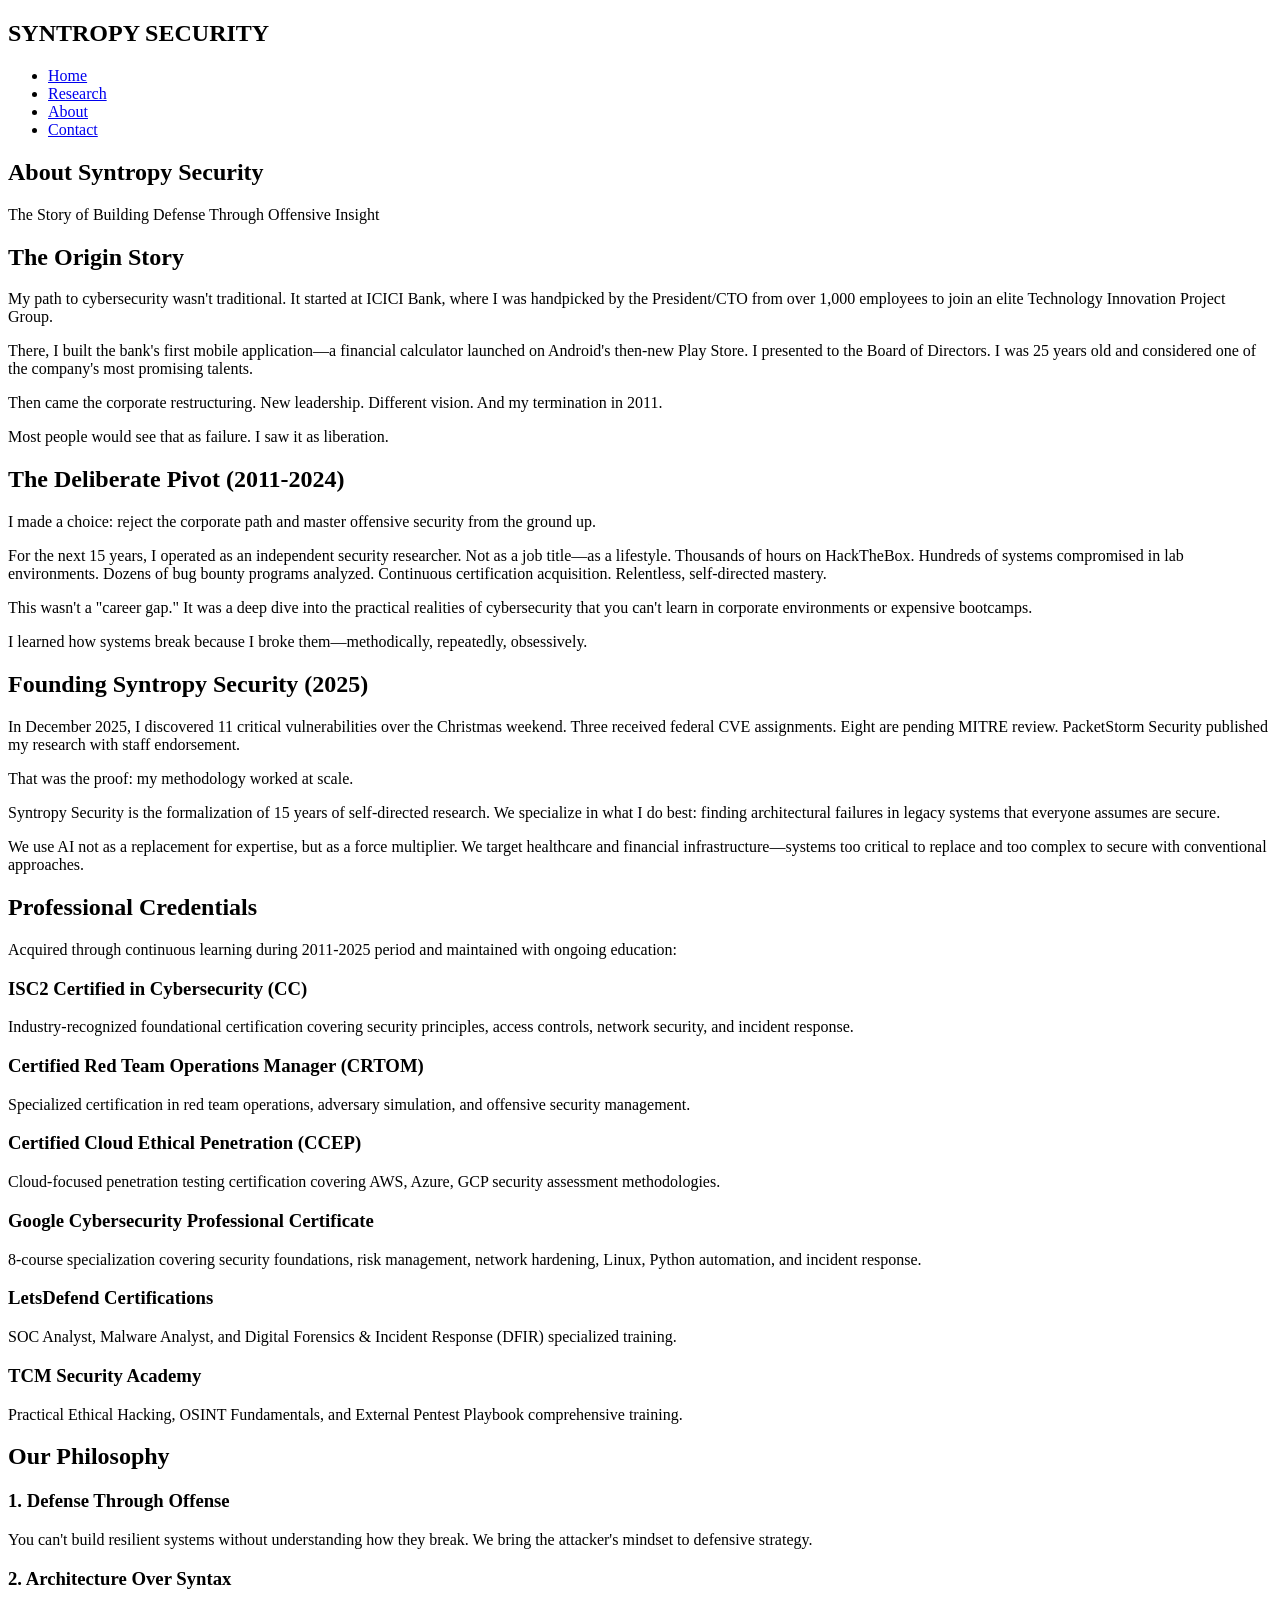
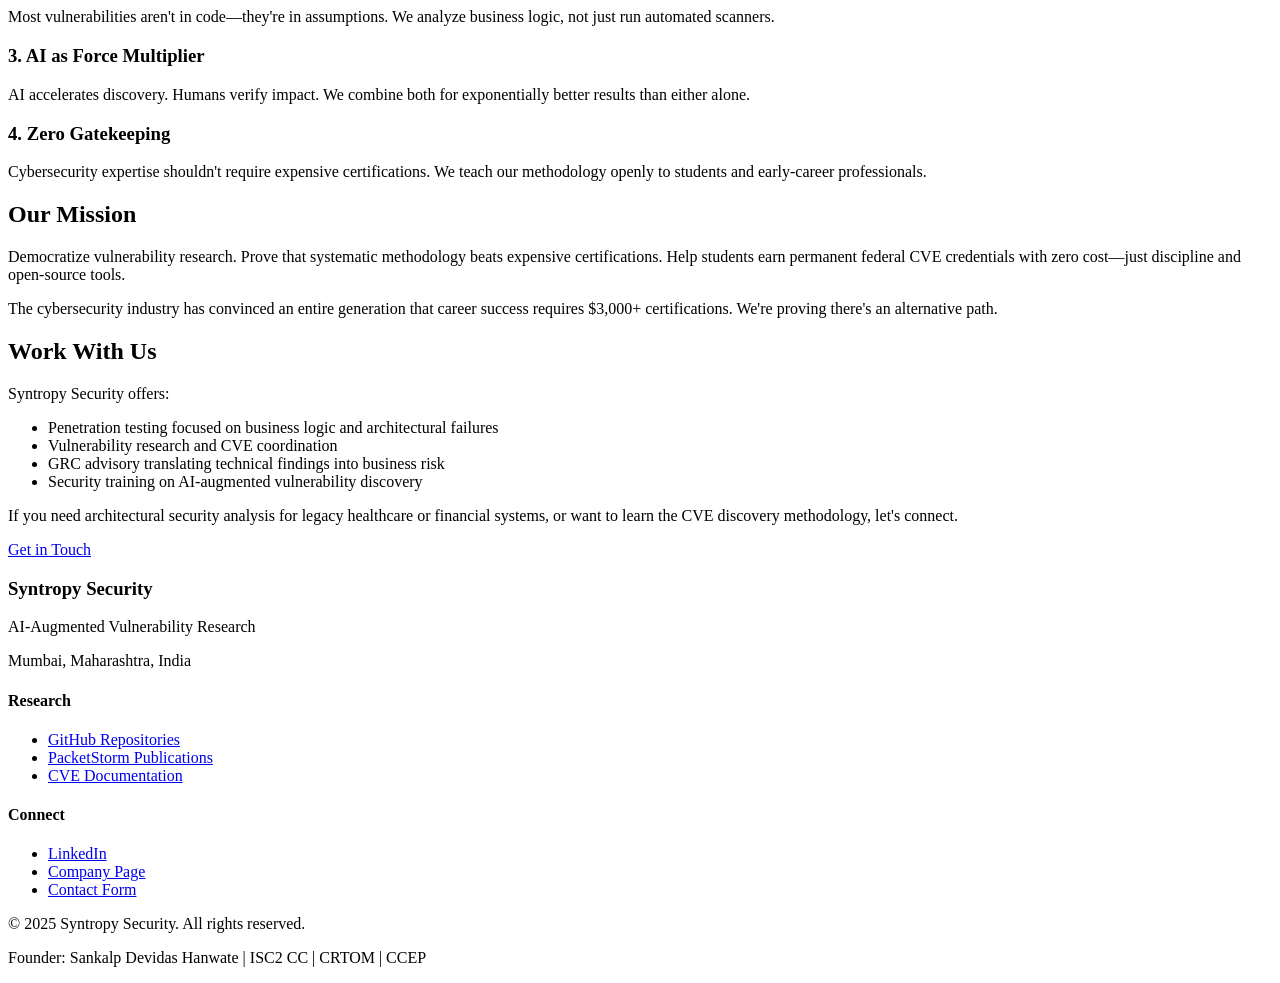
==== about.html @ 69d40c02 "Add files via upload" ====
<!DOCTYPE html>
<html lang="en">
<head>
    <meta charset="UTF-8">
    <meta name="viewport" content="width=device-width, initial-scale=1.0">
    <meta name="description" content="About Syntropy Security - Founded by Sankalp Devidas Hanwate, ISC2 CC, CRTOM, CCEP certified security researcher">
    <title>About | Syntropy Security</title>
    <link rel="stylesheet" href="style.css">
    <link href="https://fonts.googleapis.com/css2?family=Inter:wght@300;400;600;700&display=swap" rel="stylesheet">
</head>
<body>
    <nav class="navbar">
        <div class="container">
            <div class="nav-brand">
                <h1>SYNTROPY SECURITY</h1>
            </div>
            <ul class="nav-menu">
                <li><a href="index.html">Home</a></li>
                <li><a href="research.html">Research</a></li>
                <li><a href="about.html" class="active">About</a></li>
                <li><a href="contact.html">Contact</a></li>
            </ul>
        </div>
    </nav>

    <section class="page-header">
        <div class="container">
            <h1>About Syntropy Security</h1>
            <p>The Story of Building Defense Through Offensive Insight</p>
        </div>
    </section>

    <section class="about-content">
        <div class="container">
            <div class="founder-story">
                <h2>The Origin Story</h2>
                <p>
                    My path to cybersecurity wasn't traditional. It started at ICICI Bank, where I was handpicked 
                    by the President/CTO from over 1,000 employees to join an elite Technology Innovation Project Group.
                </p>
                <p>
                    There, I built the bank's first mobile application—a financial calculator launched on Android's 
                    then-new Play Store. I presented to the Board of Directors. I was 25 years old and considered 
                    one of the company's most promising talents.
                </p>
                <p>
                    Then came the corporate restructuring. New leadership. Different vision. And my termination in 2011.
                </p>
                <p>
                    Most people would see that as failure. I saw it as liberation.
                </p>
            </div>

            <div class="the-pivot">
                <h2>The Deliberate Pivot (2011-2024)</h2>
                <p>
                    I made a choice: reject the corporate path and master offensive security from the ground up.
                </p>
                <p>
                    For the next 15 years, I operated as an independent security researcher. Not as a job title—as 
                    a lifestyle. Thousands of hours on HackTheBox. Hundreds of systems compromised in lab environments. 
                    Dozens of bug bounty programs analyzed. Continuous certification acquisition. Relentless, 
                    self-directed mastery.
                </p>
                <p>
                    This wasn't a "career gap." It was a deep dive into the practical realities of cybersecurity 
                    that you can't learn in corporate environments or expensive bootcamps.
                </p>
                <p>
                    I learned how systems break because I broke them—methodically, repeatedly, obsessively.
                </p>
            </div>

            <div class="syntropy-founding">
                <h2>Founding Syntropy Security (2025)</h2>
                <p>
                    In December 2025, I discovered 11 critical vulnerabilities over the Christmas weekend. Three 
                    received federal CVE assignments. Eight are pending MITRE review. PacketStorm Security published 
                    my research with staff endorsement.
                </p>
                <p>
                    That was the proof: my methodology worked at scale.
                </p>
                <p>
                    Syntropy Security is the formalization of 15 years of self-directed research. We specialize in 
                    what I do best: finding architectural failures in legacy systems that everyone assumes are secure.
                </p>
                <p>
                    We use AI not as a replacement for expertise, but as a force multiplier. We target healthcare 
                    and financial infrastructure—systems too critical to replace and too complex to secure with 
                    conventional approaches.
                </p>
            </div>

            <div class="certifications">
                <h2>Professional Credentials</h2>
                <p>
                    Acquired through continuous learning during 2011-2025 period and maintained with ongoing education:
                </p>
                
                <div class="cert-grid">
                    <div class="cert-card">
                        <h3>ISC2 Certified in Cybersecurity (CC)</h3>
                        <p>Industry-recognized foundational certification covering security principles, access controls, 
                        network security, and incident response.</p>
                    </div>

                    <div class="cert-card">
                        <h3>Certified Red Team Operations Manager (CRTOM)</h3>
                        <p>Specialized certification in red team operations, adversary simulation, and offensive 
                        security management.</p>
                    </div>

                    <div class="cert-card">
                        <h3>Certified Cloud Ethical Penetration (CCEP)</h3>
                        <p>Cloud-focused penetration testing certification covering AWS, Azure, GCP security 
                        assessment methodologies.</p>
                    </div>

                    <div class="cert-card">
                        <h3>Google Cybersecurity Professional Certificate</h3>
                        <p>8-course specialization covering security foundations, risk management, network hardening, 
                        Linux, Python automation, and incident response.</p>
                    </div>

                    <div class="cert-card">
                        <h3>LetsDefend Certifications</h3>
                        <p>SOC Analyst, Malware Analyst, and Digital Forensics & Incident Response (DFIR) 
                        specialized training.</p>
                    </div>

                    <div class="cert-card">
                        <h3>TCM Security Academy</h3>
                        <p>Practical Ethical Hacking, OSINT Fundamentals, and External Pentest Playbook 
                        comprehensive training.</p>
                    </div>
                </div>
            </div>

            <div class="philosophy">
                <h2>Our Philosophy</h2>
                
                <div class="philosophy-points">
                    <div class="philosophy-card">
                        <h3>1. Defense Through Offense</h3>
                        <p>
                            You can't build resilient systems without understanding how they break. We bring the 
                            attacker's mindset to defensive strategy.
                        </p>
                    </div>

                    <div class="philosophy-card">
                        <h3>2. Architecture Over Syntax</h3>
                        <p>
                            Most vulnerabilities aren't in code—they're in assumptions. We analyze business logic, 
                            not just run automated scanners.
                        </p>
                    </div>

                    <div class="philosophy-card">
                        <h3>3. AI as Force Multiplier</h3>
                        <p>
                            AI accelerates discovery. Humans verify impact. We combine both for exponentially 
                            better results than either alone.
                        </p>
                    </div>

                    <div class="philosophy-card">
                        <h3>4. Zero Gatekeeping</h3>
                        <p>
                            Cybersecurity expertise shouldn't require expensive certifications. We teach our methodology 
                            openly to students and early-career professionals.
                        </p>
                    </div>
                </div>
            </div>

            <div class="mission">
                <h2>Our Mission</h2>
                <p class="mission-statement">
                    Democratize vulnerability research. Prove that systematic methodology beats expensive certifications. 
                    Help students earn permanent federal CVE credentials with zero cost—just discipline and open-source tools.
                </p>
                <p>
                    The cybersecurity industry has convinced an entire generation that career success requires $3,000+ 
                    certifications. We're proving there's an alternative path.
                </p>
            </div>

            <div class="work-with-us">
                <h2>Work With Us</h2>
                <p>
                    Syntropy Security offers:
                </p>
                <ul>
                    <li>Penetration testing focused on business logic and architectural failures</li>
                    <li>Vulnerability research and CVE coordination</li>
                    <li>GRC advisory translating technical findings into business risk</li>
                    <li>Security training on AI-augmented vulnerability discovery</li>
                </ul>
                <p>
                    If you need architectural security analysis for legacy healthcare or financial systems, 
                    or want to learn the CVE discovery methodology, let's connect.
                </p>
                <a href="contact.html" class="btn btn-primary">Get in Touch</a>
            </div>
        </div>
    </section>

    <footer class="footer">
        <div class="container">
            <div class="footer-content">
                <div class="footer-section">
                    <h3>Syntropy Security</h3>
                    <p>AI-Augmented Vulnerability Research</p>
                    <p>Mumbai, Maharashtra, India</p>
                </div>

                <div class="footer-section">
                    <h4>Research</h4>
                    <ul>
                        <li><a href="https://github.com/Sanka1pp" target="_blank">GitHub Repositories</a></li>
                        <li><a href="https://packetstorm.news/files/author/31694" target="_blank">PacketStorm Publications</a></li>
                        <li><a href="research.html">CVE Documentation</a></li>
                    </ul>
                </div>

                <div class="footer-section">
                    <h4>Connect</h4>
                    <ul>
                        <li><a href="https://www.linkedin.com/in/sankalp-hanwate-189598284/" target="_blank">LinkedIn</a></li>
                        <li><a href="https://www.linkedin.com/company/syntropy-security/" target="_blank">Company Page</a></li>
                        <li><a href="contact.html">Contact Form</a></li>
                    </ul>
                </div>
            </div>

            <div class="footer-bottom">
                <p>&copy; 2025 Syntropy Security. All rights reserved.</p>
                <p>Founder: Sankalp Devidas Hanwate | ISC2 CC | CRTOM | CCEP</p>
            </div>
        </div>
    </footer>
</body>
</html>
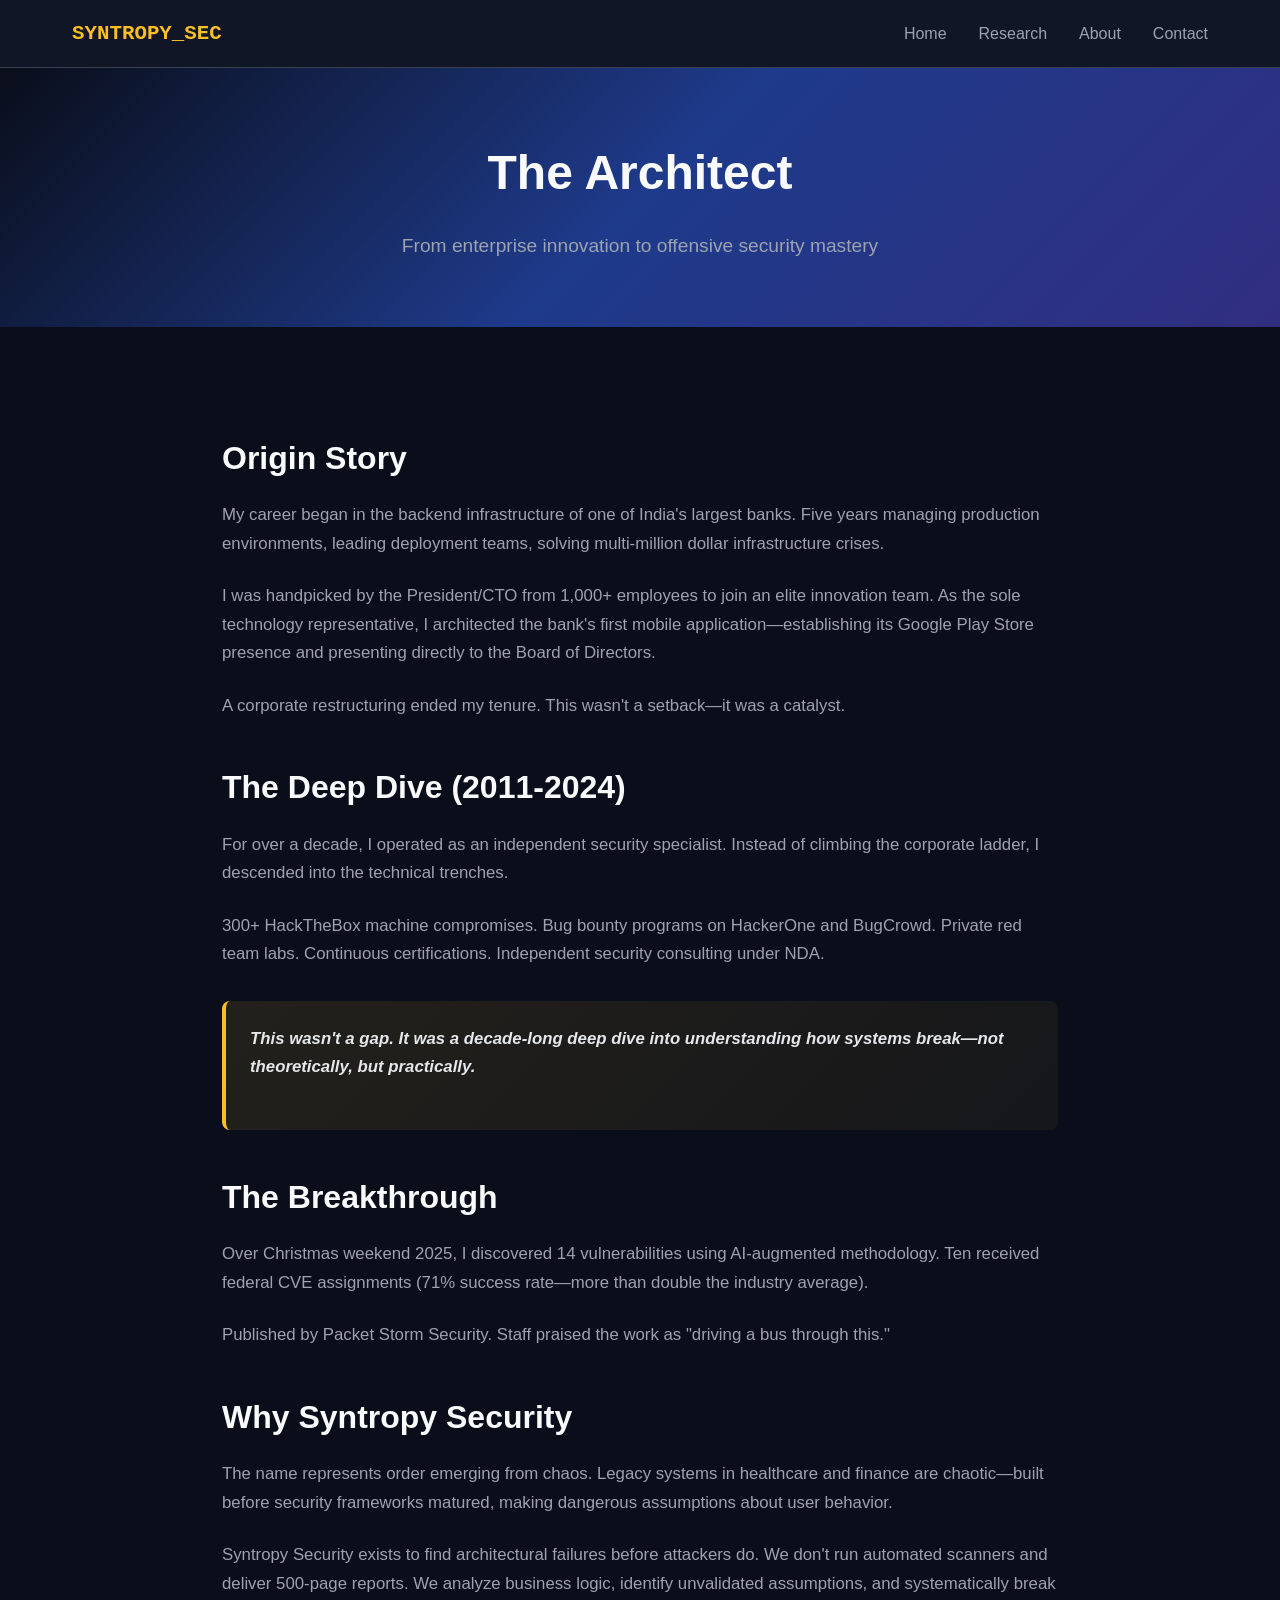
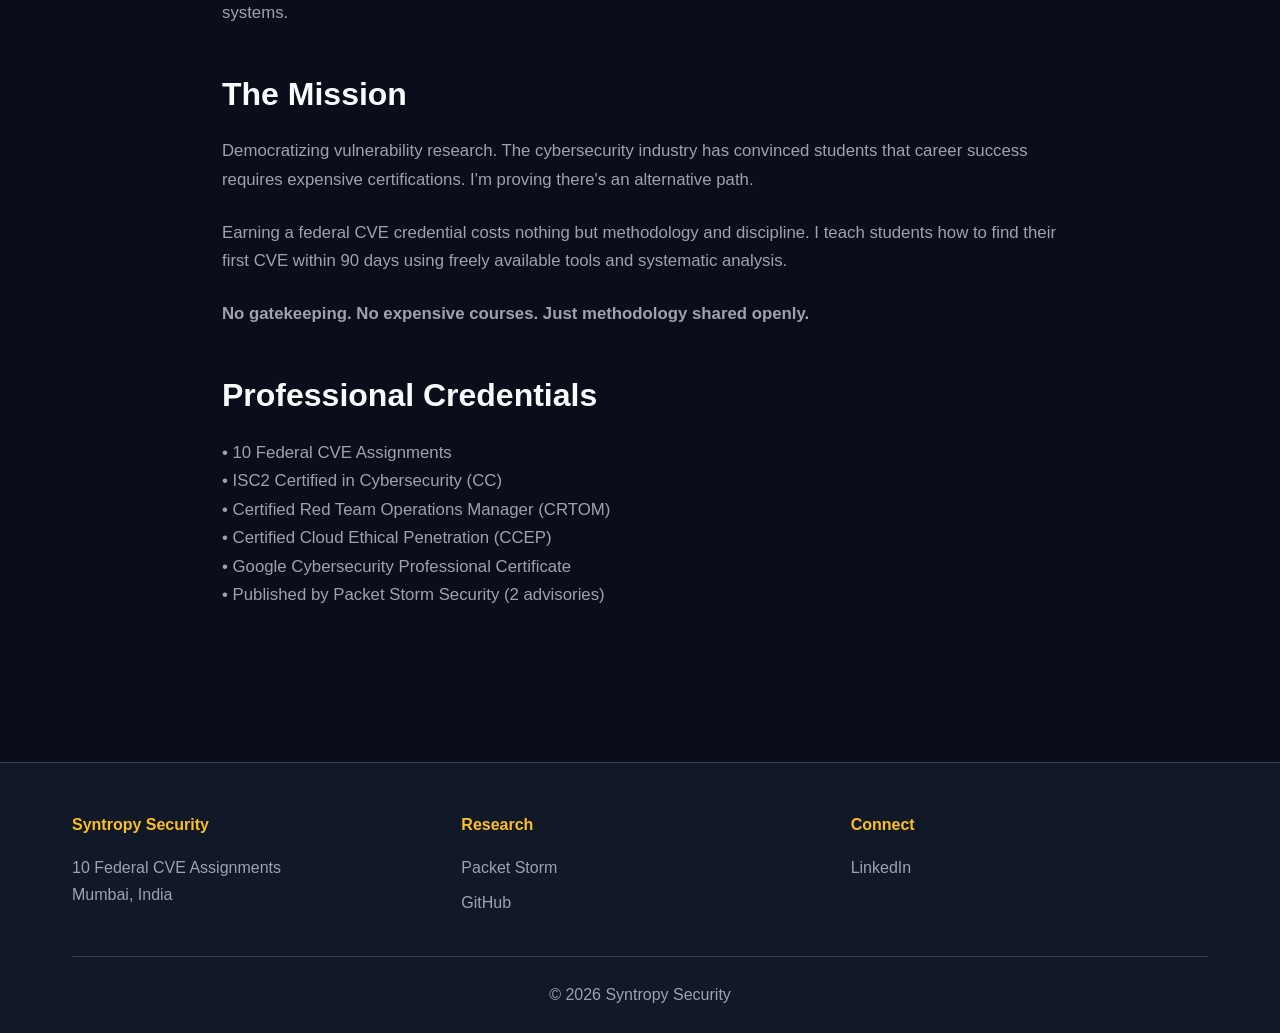
==== commit bbd80fbe: "Update about.html" ====
--- a/about.html
+++ b/about.html
@@ -3,241 +3,123 @@
 <head>
     <meta charset="UTF-8">
     <meta name="viewport" content="width=device-width, initial-scale=1.0">
-    <meta name="description" content="About Syntropy Security - Founded by Sankalp Devidas Hanwate, ISC2 CC, CRTOM, CCEP certified security researcher">
     <title>About | Syntropy Security</title>
-    <link rel="stylesheet" href="style.css">
-    <link href="https://fonts.googleapis.com/css2?family=Inter:wght@300;400;600;700&display=swap" rel="stylesheet">
+    <style>
+        * { margin: 0; padding: 0; box-sizing: border-box; }
+        body { font-family: -apple-system, BlinkMacSystemFont, 'Segoe UI', sans-serif; background: #0a0e1a; color: #e5e7eb; line-height: 1.7; }
+        nav { background: rgba(17, 24, 39, 0.95); backdrop-filter: blur(10px); padding: 1rem 0; position: sticky; top: 0; z-index: 100; border-bottom: 1px solid #374151; }
+        .container { max-width: 1200px; margin: 0 auto; padding: 0 2rem; }
+        .nav-content { display: flex; justify-content: space-between; align-items: center; }
+        .logo { font-family: monospace; font-size: 1.3rem; font-weight: 700; color: #fbbf24; }
+        nav ul { display: flex; gap: 2rem; list-style: none; }
+        nav a { color: #9ca3af; text-decoration: none; font-weight: 500; transition: color 0.2s; }
+        nav a:hover { color: #e5e7eb; }
+        .hero { background: linear-gradient(135deg, #0a0e1a 0%, #1e3a8a 50%, #312e81 100%); padding: 4rem 2rem; text-align: center; }
+        h1 { font-size: 3rem; font-weight: 900; margin-bottom: 1rem; color: #f9fafb; }
+        .subtitle { font-size: 1.2rem; color: #9ca3af; }
+        article { max-width: 900px; margin: 0 auto; padding: 4rem 2rem; }
+        article h2 { font-size: 2rem; margin: 2.5rem 0 1rem; color: #f9fafb; }
+        article p { margin-bottom: 1.5rem; color: #9ca3af; font-size: 1.05rem; }
+        .highlight { background: linear-gradient(135deg, rgba(251, 191, 36, 0.1), rgba(251, 191, 36, 0.05)); border-left: 4px solid #fbbf24; padding: 1.5rem; border-radius: 8px; margin: 2rem 0; }
+        footer { background: #111827; border-top: 1px solid #374151; padding: 3rem 2rem 1.5rem; margin-top: 4rem; }
+        .footer-grid { display: grid; grid-template-columns: repeat(auto-fit, minmax(250px, 1fr)); gap: 2rem; margin-bottom: 2rem; }
+        .footer-col h4 { color: #fbbf24; margin-bottom: 1rem; }
+        .footer-col p, .footer-col a { color: #9ca3af; text-decoration: none; }
+        .footer-col a:hover { color: #3b82f6; }
+        .footer-col ul { list-style: none; }
+        .footer-col li { margin-bottom: 0.5rem; }
+        .footer-bottom { text-align: center; padding-top: 1.5rem; border-top: 1px solid #374151; color: #9ca3af; }
+    </style>
 </head>
 <body>
-    <nav class="navbar">
+    <nav>
         <div class="container">
-            <div class="nav-brand">
-                <h1>SYNTROPY SECURITY</h1>
+            <div class="nav-content">
+                <div class="logo">SYNTROPY_SEC</div>
+                <ul>
+                    <li><a href="index.html">Home</a></li>
+                    <li><a href="research.html">Research</a></li>
+                    <li><a href="about.html">About</a></li>
+                    <li><a href="contact.html">Contact</a></li>
+                </ul>
             </div>
-            <ul class="nav-menu">
-                <li><a href="index.html">Home</a></li>
-                <li><a href="research.html">Research</a></li>
-                <li><a href="about.html" class="active">About</a></li>
-                <li><a href="contact.html">Contact</a></li>
-            </ul>
         </div>
     </nav>
 
-    <section class="page-header">
+    <section class="hero">
         <div class="container">
-            <h1>About Syntropy Security</h1>
-            <p>The Story of Building Defense Through Offensive Insight</p>
+            <h1>The Architect</h1>
+            <p class="subtitle">From enterprise innovation to offensive security mastery</p>
         </div>
     </section>
 
-    <section class="about-content">
+    <article>
+        <h2>Origin Story</h2>
+        <p>My career began in the backend infrastructure of one of India's largest banks. Five years managing production environments, leading deployment teams, solving multi-million dollar infrastructure crises.</p>
+
+        <p>I was handpicked by the President/CTO from 1,000+ employees to join an elite innovation team. As the sole technology representative, I architected the bank's first mobile application—establishing its Google Play Store presence and presenting directly to the Board of Directors.</p>
+
+        <p>A corporate restructuring ended my tenure. This wasn't a setback—it was a catalyst.</p>
+
+        <h2>The Deep Dive (2011-2024)</h2>
+        <p>For over a decade, I operated as an independent security specialist. Instead of climbing the corporate ladder, I descended into the technical trenches.</p>
+
+        <p>300+ HackTheBox machine compromises. Bug bounty programs on HackerOne and BugCrowd. Private red team labs. Continuous certifications. Independent security consulting under NDA.</p>
+
+        <div class="highlight">
+            <p style="font-style: italic; color: #e5e7eb;"><strong>This wasn't a gap. It was a decade-long deep dive into understanding how systems break—not theoretically, but practically.</strong></p>
+        </div>
+
+        <h2>The Breakthrough</h2>
+        <p>Over Christmas weekend 2025, I discovered 14 vulnerabilities using AI-augmented methodology. Ten received federal CVE assignments (71% success rate—more than double the industry average).</p>
+
+        <p>Published by Packet Storm Security. Staff praised the work as "driving a bus through this."</p>
+
+        <h2>Why Syntropy Security</h2>
+        <p>The name represents order emerging from chaos. Legacy systems in healthcare and finance are chaotic—built before security frameworks matured, making dangerous assumptions about user behavior.</p>
+
+        <p>Syntropy Security exists to find architectural failures before attackers do. We don't run automated scanners and deliver 500-page reports. We analyze business logic, identify unvalidated assumptions, and systematically break systems.</p>
+
+        <h2>The Mission</h2>
+        <p>Democratizing vulnerability research. The cybersecurity industry has convinced students that career success requires expensive certifications. I'm proving there's an alternative path.</p>
+
+        <p>Earning a federal CVE credential costs nothing but methodology and discipline. I teach students how to find their first CVE within 90 days using freely available tools and systematic analysis.</p>
+
+        <p><strong>No gatekeeping. No expensive courses. Just methodology shared openly.</strong></p>
+
+        <h2>Professional Credentials</h2>
+        <p>• 10 Federal CVE Assignments<br>
+        • ISC2 Certified in Cybersecurity (CC)<br>
+        • Certified Red Team Operations Manager (CRTOM)<br>
+        • Certified Cloud Ethical Penetration (CCEP)<br>
+        • Google Cybersecurity Professional Certificate<br>
+        • Published by Packet Storm Security (2 advisories)</p>
+    </article>
+
+    <footer>
         <div class="container">
-            <div class="founder-story">
-                <h2>The Origin Story</h2>
-                <p>
-                    My path to cybersecurity wasn't traditional. It started at ICICI Bank, where I was handpicked 
-                    by the President/CTO from over 1,000 employees to join an elite Technology Innovation Project Group.
-                </p>
-                <p>
-                    There, I built the bank's first mobile application—a financial calculator launched on Android's 
-                    then-new Play Store. I presented to the Board of Directors. I was 25 years old and considered 
-                    one of the company's most promising talents.
-                </p>
-                <p>
-                    Then came the corporate restructuring. New leadership. Different vision. And my termination in 2011.
-                </p>
-                <p>
-                    Most people would see that as failure. I saw it as liberation.
-                </p>
-            </div>
-
-            <div class="the-pivot">
-                <h2>The Deliberate Pivot (2011-2024)</h2>
-                <p>
-                    I made a choice: reject the corporate path and master offensive security from the ground up.
-                </p>
-                <p>
-                    For the next 15 years, I operated as an independent security researcher. Not as a job title—as 
-                    a lifestyle. Thousands of hours on HackTheBox. Hundreds of systems compromised in lab environments. 
-                    Dozens of bug bounty programs analyzed. Continuous certification acquisition. Relentless, 
-                    self-directed mastery.
-                </p>
-                <p>
-                    This wasn't a "career gap." It was a deep dive into the practical realities of cybersecurity 
-                    that you can't learn in corporate environments or expensive bootcamps.
-                </p>
-                <p>
-                    I learned how systems break because I broke them—methodically, repeatedly, obsessively.
-                </p>
-            </div>
-
-            <div class="syntropy-founding">
-                <h2>Founding Syntropy Security (2025)</h2>
-                <p>
-                    In December 2025, I discovered 11 critical vulnerabilities over the Christmas weekend. Three 
-                    received federal CVE assignments. Eight are pending MITRE review. PacketStorm Security published 
-                    my research with staff endorsement.
-                </p>
-                <p>
-                    That was the proof: my methodology worked at scale.
-                </p>
-                <p>
-                    Syntropy Security is the formalization of 15 years of self-directed research. We specialize in 
-                    what I do best: finding architectural failures in legacy systems that everyone assumes are secure.
-                </p>
-                <p>
-                    We use AI not as a replacement for expertise, but as a force multiplier. We target healthcare 
-                    and financial infrastructure—systems too critical to replace and too complex to secure with 
-                    conventional approaches.
-                </p>
-            </div>
-
-            <div class="certifications">
-                <h2>Professional Credentials</h2>
-                <p>
-                    Acquired through continuous learning during 2011-2025 period and maintained with ongoing education:
-                </p>
-                
-                <div class="cert-grid">
-                    <div class="cert-card">
-                        <h3>ISC2 Certified in Cybersecurity (CC)</h3>
-                        <p>Industry-recognized foundational certification covering security principles, access controls, 
-                        network security, and incident response.</p>
-                    </div>
-
-                    <div class="cert-card">
-                        <h3>Certified Red Team Operations Manager (CRTOM)</h3>
-                        <p>Specialized certification in red team operations, adversary simulation, and offensive 
-                        security management.</p>
-                    </div>
-
-                    <div class="cert-card">
-                        <h3>Certified Cloud Ethical Penetration (CCEP)</h3>
-                        <p>Cloud-focused penetration testing certification covering AWS, Azure, GCP security 
-                        assessment methodologies.</p>
-                    </div>
-
-                    <div class="cert-card">
-                        <h3>Google Cybersecurity Professional Certificate</h3>
-                        <p>8-course specialization covering security foundations, risk management, network hardening, 
-                        Linux, Python automation, and incident response.</p>
-                    </div>
-
-                    <div class="cert-card">
-                        <h3>LetsDefend Certifications</h3>
-                        <p>SOC Analyst, Malware Analyst, and Digital Forensics & Incident Response (DFIR) 
-                        specialized training.</p>
-                    </div>
-
-                    <div class="cert-card">
-                        <h3>TCM Security Academy</h3>
-                        <p>Practical Ethical Hacking, OSINT Fundamentals, and External Pentest Playbook 
-                        comprehensive training.</p>
-                    </div>
+            <div class="footer-grid">
+                <div class="footer-col">
+                    <h4>Syntropy Security</h4>
+                    <p>10 Federal CVE Assignments</p>
+                    <p>Mumbai, India</p>
                 </div>
-            </div>
-
-            <div class="philosophy">
-                <h2>Our Philosophy</h2>
-                
-                <div class="philosophy-points">
-                    <div class="philosophy-card">
-                        <h3>1. Defense Through Offense</h3>
-                        <p>
-                            You can't build resilient systems without understanding how they break. We bring the 
-                            attacker's mindset to defensive strategy.
-                        </p>
-                    </div>
-
-                    <div class="philosophy-card">
-                        <h3>2. Architecture Over Syntax</h3>
-                        <p>
-                            Most vulnerabilities aren't in code—they're in assumptions. We analyze business logic, 
-                            not just run automated scanners.
-                        </p>
-                    </div>
-
-                    <div class="philosophy-card">
-                        <h3>3. AI as Force Multiplier</h3>
-                        <p>
-                            AI accelerates discovery. Humans verify impact. We combine both for exponentially 
-                            better results than either alone.
-                        </p>
-                    </div>
-
-                    <div class="philosophy-card">
-                        <h3>4. Zero Gatekeeping</h3>
-                        <p>
-                            Cybersecurity expertise shouldn't require expensive certifications. We teach our methodology 
-                            openly to students and early-career professionals.
-                        </p>
-                    </div>
-                </div>
-            </div>
-
-            <div class="mission">
-                <h2>Our Mission</h2>
-                <p class="mission-statement">
-                    Democratize vulnerability research. Prove that systematic methodology beats expensive certifications. 
-                    Help students earn permanent federal CVE credentials with zero cost—just discipline and open-source tools.
-                </p>
-                <p>
-                    The cybersecurity industry has convinced an entire generation that career success requires $3,000+ 
-                    certifications. We're proving there's an alternative path.
-                </p>
-            </div>
-
-            <div class="work-with-us">
-                <h2>Work With Us</h2>
-                <p>
-                    Syntropy Security offers:
-                </p>
-                <ul>
-                    <li>Penetration testing focused on business logic and architectural failures</li>
-                    <li>Vulnerability research and CVE coordination</li>
-                    <li>GRC advisory translating technical findings into business risk</li>
-                    <li>Security training on AI-augmented vulnerability discovery</li>
-                </ul>
-                <p>
-                    If you need architectural security analysis for legacy healthcare or financial systems, 
-                    or want to learn the CVE discovery methodology, let's connect.
-                </p>
-                <a href="contact.html" class="btn btn-primary">Get in Touch</a>
-            </div>
-        </div>
-    </section>
-
-    <footer class="footer">
-        <div class="container">
-            <div class="footer-content">
-                <div class="footer-section">
-                    <h3>Syntropy Security</h3>
-                    <p>AI-Augmented Vulnerability Research</p>
-                    <p>Mumbai, Maharashtra, India</p>
-                </div>
-
-                <div class="footer-section">
+                <div class="footer-col">
                     <h4>Research</h4>
                     <ul>
-                        <li><a href="https://github.com/Sanka1pp" target="_blank">GitHub Repositories</a></li>
-                        <li><a href="https://packetstorm.news/files/author/31694" target="_blank">PacketStorm Publications</a></li>
-                        <li><a href="research.html">CVE Documentation</a></li>
+                        <li><a href="https://packetstorm.news/files/author/31694" target="_blank">Packet Storm</a></li>
+                        <li><a href="https://github.com/Sanka1pp" target="_blank">GitHub</a></li>
                     </ul>
                 </div>
-
-                <div class="footer-section">
+                <div class="footer-col">
                     <h4>Connect</h4>
                     <ul>
                         <li><a href="https://www.linkedin.com/in/sankalp-hanwate-189598284/" target="_blank">LinkedIn</a></li>
-                        <li><a href="https://www.linkedin.com/company/syntropy-security/" target="_blank">Company Page</a></li>
-                        <li><a href="contact.html">Contact Form</a></li>
                     </ul>
                 </div>
             </div>
-
             <div class="footer-bottom">
-                <p>&copy; 2025 Syntropy Security. All rights reserved.</p>
-                <p>Founder: Sankalp Devidas Hanwate | ISC2 CC | CRTOM | CCEP</p>
+                <p>&copy; 2026 Syntropy Security</p>
             </div>
         </div>
     </footer>
